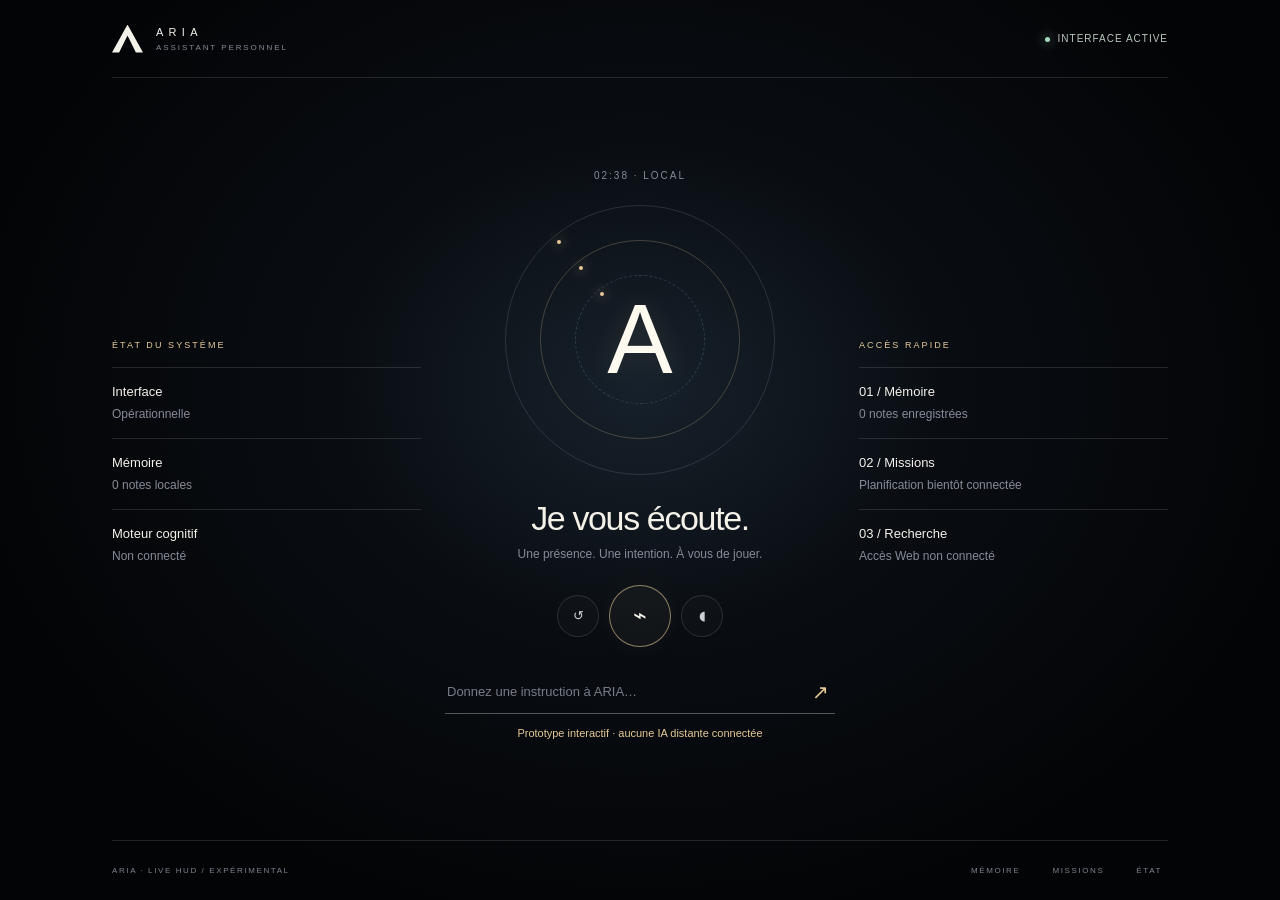
==== live-hud.html @ e21982f3 "Add interactive holographic ARIA HUD prototype" ====
<!doctype html>
<html lang="fr">
<head>
<meta charset="utf-8"><meta name="viewport" content="width=device-width,initial-scale=1,viewport-fit=cover">
<meta name="theme-color" content="#05070b"><title>ARIA — Live HUD</title>
<style>
:root{color-scheme:dark;--ink:#f4f1e9;--muted:#858b98;--line:#ffffff20;--gold:#e6c997;--blue:#9ccbe9;font-family:-apple-system,BlinkMacSystemFont,"Segoe UI",sans-serif}
*{box-sizing:border-box}body{margin:0;min-height:100svh;background:radial-gradient(ellipse at 50% 43%,#17212b 0,#090d12 34%,#030406 76%);color:var(--ink);overflow-x:hidden}
body:before{content:"";position:fixed;inset:0;pointer-events:none;opacity:.22;background-image:linear-gradient(#ffffff08 1px,transparent 1px),linear-gradient(90deg,#ffffff08 1px,transparent 1px);background-size:54px 54px;mask-image:radial-gradient(ellipse at center,#000,transparent 75%)}
.shell{width:min(100%,1100px);min-height:100svh;margin:auto;padding:env(safe-area-inset-top) 22px env(safe-area-inset-bottom);display:flex;flex-direction:column;position:relative}
header{height:78px;display:flex;align-items:center;justify-content:space-between;border-bottom:1px solid var(--line);font-size:11px;letter-spacing:.22em}
.brand{display:flex;align-items:center;gap:13px}.mark{width:31px;height:28px;position:relative}.mark:before{content:"";position:absolute;inset:0;background:var(--ink);clip-path:polygon(50% 0,100% 100%,77% 100%,50% 39%,23% 100%,0 100%)}.mark:after{content:"";position:absolute;width:11px;height:2px;background:#07090d;left:10px;bottom:5px}
.brand strong{font-weight:500;letter-spacing:.48em}.sub{display:block;color:var(--muted);font-size:8px;letter-spacing:.24em;margin-top:5px}.status{color:#b7c9bd;letter-spacing:.1em;font-size:10px}.dot{display:inline-block;width:5px;height:5px;border-radius:50%;background:#a4d7b8;box-shadow:0 0 12px #a4d7b8;margin-right:8px}
main{flex:1;display:grid;grid-template-columns:1fr minmax(280px,390px) 1fr;align-items:center;gap:24px;padding:28px 0}
.side{font-size:12px;color:var(--muted);line-height:1.65}.side h2{font-size:9px;font-weight:500;letter-spacing:.23em;color:var(--gold);margin:0 0 14px}.data{border-top:1px solid var(--line);padding:13px 0}.data b{display:block;color:var(--ink);font-size:13px;font-weight:400;margin-bottom:3px}.center{text-align:center;display:flex;align-items:center;flex-direction:column}.time{font-size:10px;color:var(--muted);letter-spacing:.2em;margin-bottom:24px}
.core{width:min(62vw,270px);aspect-ratio:1;position:relative;display:grid;place-items:center;margin:0 auto 24px;cursor:pointer;outline:none}
.ring{position:absolute;border:1px solid #d6dce226;border-radius:50%;inset:0;animation:turn 24s linear infinite}.ring.r2{inset:13%;border-color:#e5cb9940;animation-duration:18s;animation-direction:reverse}.ring.r3{inset:26%;border-style:dashed;border-color:#a7cde933;animation-duration:32s}
.ring:before{content:"";position:absolute;width:4px;height:4px;border-radius:50%;background:var(--gold);top:13%;left:19%;box-shadow:0 0 12px var(--gold)}
.emblem{font-size:clamp(60px,12vw,98px);font-weight:200;letter-spacing:-.1em;padding-right:.1em;color:#fffaf0;text-shadow:0 0 28px #f2d9a522;transition:transform .4s,text-shadow .4s}.core.active .emblem{transform:scale(1.06);text-shadow:0 0 34px #a4d6efaa}
.core.active .ring{border-color:#a4d6ef66;animation-duration:6s}.greeting{font-weight:300;font-size:clamp(24px,4vw,34px);letter-spacing:-.04em;margin:0 0 9px}.prompt{font-size:12px;color:var(--muted);margin:0 0 24px}
.controls{display:flex;align-items:center;gap:10px}.mic{width:62px;height:62px;border:1px solid #e6c99799;border-radius:50%;background:#e6c9970b;color:var(--ink);font-size:23px;cursor:pointer;box-shadow:0 0 30px #e6c9970b;transition:.2s}.mic:active,.mic.listening{background:#e6c99722;box-shadow:0 0 35px #e6c99735}.small{border:1px solid var(--line);background:#ffffff05;color:#cbd0d7;border-radius:50%;width:42px;height:42px;cursor:pointer}.composer{display:flex;gap:8px;width:min(100%,410px);margin-top:24px;border-bottom:1px solid #ffffff50;padding:8px 0}.composer input{flex:1;min-width:0;background:none;border:0;outline:0;color:var(--ink);font:inherit;font-size:13px}.composer input::placeholder{color:#777e89}.composer button{background:none;border:0;color:var(--gold);font-size:20px;cursor:pointer}
.feedback{min-height:22px;color:var(--gold);font-size:11px;margin-top:13px}
footer{border-top:1px solid var(--line);min-height:60px;display:flex;align-items:center;justify-content:space-between;gap:15px;color:#7e8490;font-size:8px;letter-spacing:.2em}.footer-actions{display:flex;gap:20px}.footer-actions button{font:inherit;letter-spacing:inherit;color:inherit;background:none;border:0;cursor:pointer}
@keyframes turn{to{transform:rotate(360deg)}}@media(max-width:700px){.shell{padding-left:19px;padding-right:19px}header{height:67px}.status{font-size:0}.status .dot{font-size:initial}main{grid-template-columns:1fr;gap:20px;padding:27px 0 20px}.center{grid-row:1}.side{display:grid;grid-template-columns:1fr 1fr;gap:0 18px;font-size:11px}.side h2{grid-column:1/-1;margin-bottom:8px}.data{padding:10px 0}.side.left{order:2}.side.right{order:3}.core{width:min(58vw,230px);margin-bottom:19px}.time{margin-bottom:20px}.greeting{font-size:28px}.prompt{margin-bottom:18px}.mic{width:58px;height:58px}footer{font-size:7px}.footer-actions{gap:10px}}@media(prefers-reduced-motion:reduce){*,*:before,*:after{animation:none!important;transition:none!important}}
</style>
</head>
<body><div class="shell">
<header><div class="brand"><div class="mark" aria-hidden="true"></div><div><strong>ARIA</strong><span class="sub">ASSISTANT PERSONNEL</span></div></div><div class="status"><span class="dot"></span><span id="state">INTERFACE ACTIVE</span></div></header>
<main>
<aside class="side left"><h2>ÉTAT DU SYSTÈME</h2><div class="data"><b>Interface</b>Opérationnelle</div><div class="data"><b>Mémoire</b><span id="memoryState">Locale · prête</span></div><div class="data"><b>Moteur cognitif</b>Non connecté</div></aside>
<section class="center"><div class="time" id="clock">--:-- · LOCAL</div>
<div class="core" id="core" role="button" tabindex="0" aria-label="Activer la présence visuelle d'ARIA"><div class="ring"></div><div class="ring r2"></div><div class="ring r3"></div><div class="emblem">A</div></div>
<h1 class="greeting" id="greeting">Je vous écoute.</h1><p class="prompt" id="prompt">Une présence. Une intention. À vous de jouer.</p>
<div class="controls"><button class="small" id="clear" aria-label="Effacer la conversation" title="Effacer">↺</button><button class="mic" id="mic" aria-label="Parler à ARIA" title="Dictée vocale">⌁</button><button class="small" id="speak" aria-label="Lire la réponse" title="Lire la réponse">◖</button></div>
<form class="composer" id="form"><input id="input" maxlength="500" autocomplete="off" placeholder="Donnez une instruction à ARIA…" aria-label="Instruction pour ARIA"><button aria-label="Envoyer">↗</button></form><div class="feedback" id="feedback" aria-live="polite">Prototype interactif · aucune IA distante connectée</div>
</section>
<aside class="side right"><h2>ACCÈS RAPIDE</h2><div class="data"><b>01 / Mémoire</b><span id="memoryCount">0 notes enregistrées</span></div><div class="data"><b>02 / Missions</b>Planification bientôt connectée</div><div class="data"><b>03 / Recherche</b>Accès Web non connecté</div></aside>
</main>
<footer><span>ARIA · LIVE HUD / EXPÉRIMENTAL</span><div class="footer-actions"><button id="memoryBtn">MÉMOIRE</button><button id="missionBtn">MISSIONS</button><button id="helpBtn">ÉTAT</button></div></footer>
</div>
<script>
const $=id=>document.getElementById(id);const key='aria.hud.memory.v1';let memory=[];try{memory=JSON.parse(localStorage.getItem(key)||'[]');if(!Array.isArray(memory))memory=[]}catch{memory=[]}
let lastReply='Le moteur IA distant n’est pas connecté. Cette interface peut déjà réagir, dicter et lire du texte, mais elle ne simule pas une intelligence réelle.';
function updateClock(){const d=new Date();$('clock').textContent=d.toLocaleTimeString('fr-FR',{hour:'2-digit',minute:'2-digit'})+' · LOCAL'}updateClock();setInterval(updateClock,15000);
function pulse(){ $('core').classList.toggle('active'); }$('core').addEventListener('click',pulse);$('core').addEventListener('keydown',e=>{if(e.key==='Enter'||e.key===' '){e.preventDefault();pulse()}});
function feedback(t){$('feedback').textContent=t}
function reply(text){lastReply=text;$('greeting').textContent='Demande reçue.';$('prompt').textContent=text;$('state').textContent='MODE LOCAL';feedback('Réponse locale · aucune requête serveur');if('speechSynthesis'in window){speechSynthesis.cancel();const u=new SpeechSynthesisUtterance(text);u.lang='fr-FR';u.rate=.96;speechSynthesis.speak(u)}}
$('form').addEventListener('submit',e=>{e.preventDefault();const v=$('input').value.trim();if(!v)return;$('input').value='';const low=v.toLowerCase();if(low.startsWith('souviens-toi de ')||low.startsWith('mémorise ')){const note=v.replace(/^souviens-toi de |^mémorise /i,'').trim();if(note){memory.push(note);memory=memory.slice(-50);try{localStorage.setItem(key,JSON.stringify(memory))}catch{}renderMemory();reply('C’est enregistré dans la mémoire locale : '+note);return}}
if(low.includes('mémoire')){reply(memory.length?'Mémoire locale : '+memory.join(' ; '):'Votre mémoire locale est vide. Dites « Mémorise… » suivi de votre note.');return}
if(low.includes('état')||low.includes('fonctionne')){reply('Interface active. Animation, horloge, dictée vocale selon le navigateur, lecture vocale et mémoire locale sont disponibles. Le modèle IA, la recherche Web et les actions système ne sont pas connectés.');return}
reply('J’ai reçu votre instruction : « '+v+' ». Pour y répondre réellement, je dois encore être reliée à un moteur IA sécurisé. Je ne vais pas prétendre avoir exécuté cette action.');});
function renderMemory(){$('memoryCount').textContent=memory.length+' note'+(memory.length===1?'':'s')+' enregistrée'+(memory.length===1?'':'s');$('memoryState').textContent=memory.length+' note'+(memory.length===1?'':'s')+' locale'+(memory.length===1?'':'s')}
renderMemory();
$('memoryBtn').addEventListener('click',()=>{const note=prompt('Note à conserver dans la mémoire locale :');if(note&&note.trim()){memory.push(note.trim());memory=memory.slice(-50);try{localStorage.setItem(key,JSON.stringify(memory))}catch{}renderMemory();reply('Note enregistrée sur cet appareil.')}else reply(memory.length?'Mémoire locale : '+memory.join(' ; '):'La mémoire locale est vide.')});
$('missionBtn').addEventListener('click',()=>reply('Le module Missions n’est pas encore connecté. Il sera développé comme une vraie liste de tâches persistante, pas comme un faux bouton.'));
$('helpBtn').addEventListener('click',()=>reply('État : HUD interactif, animations CSS, horloge locale, mémoire navigateur et synthèse vocale disponibles. Reconnaissance vocale selon la prise en charge du navigateur. IA distante, recherche Web et synchronisation iPhone-PC non connectées.'));
$('clear').addEventListener('click',()=>{$('greeting').textContent='Je vous écoute.';$('prompt').textContent='Une présence. Une intention. À vous de jouer.';feedback('Affichage réinitialisé. La mémoire est conservée.')});
$('speak').addEventListener('click',()=>{if(!('speechSynthesis'in window)){feedback('Lecture vocale non prise en charge par ce navigateur.');return}speechSynthesis.cancel();const u=new SpeechSynthesisUtterance(lastReply);u.lang='fr-FR';speechSynthesis.speak(u)});
$('mic').addEventListener('click',()=>{const SR=window.SpeechRecognition||window.webkitSpeechRecognition;if(!SR){feedback('Dictée vocale indisponible ici. Utilisez le champ de texte.');return}const r=new SR();r.lang='fr-FR';r.interimResults=false;$('mic').classList.add('listening');feedback('Je vous écoute…');r.onresult=e=>{$('input').value=e.results[0][0].transcript;$('input').focus();feedback('Dictée transcrite. Appuyez sur envoyer pour confirmer.')};r.onerror=()=>feedback('La dictée vocale a échoué ou n’est pas autorisée.');r.onend=()=>$('mic').classList.remove('listening');try{r.start()}catch{$('mic').classList.remove('listening');feedback('Impossible de démarrer la dictée vocale.')}});
</script></body></html>
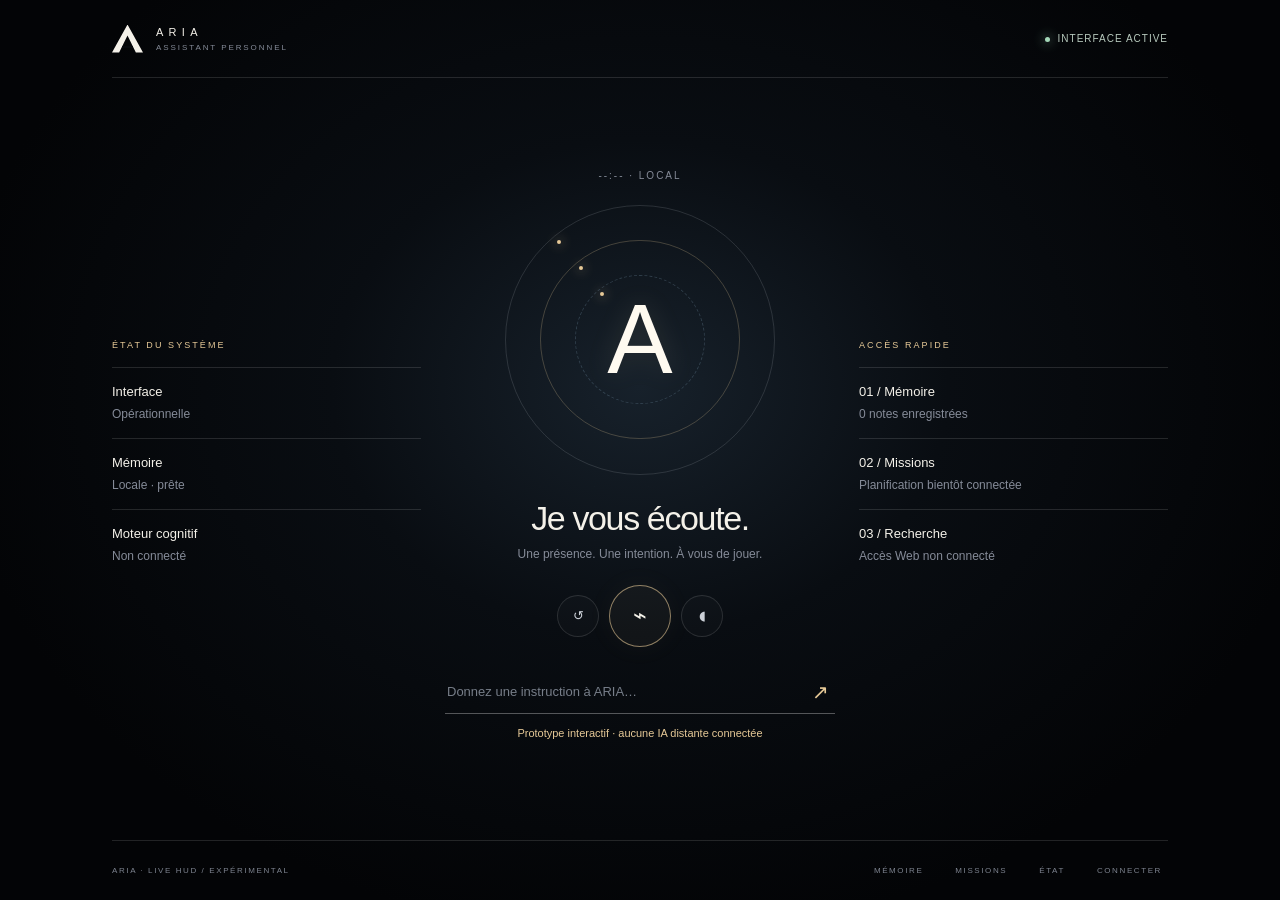
==== commit 4d0bf1e2: "Add configurable backend connection to ARIA Live HUD" ====
--- a/live-hud.html
+++ b/live-hud.html
@@ -36,19 +36,20 @@
 </section>
 <aside class="side right"><h2>ACCÈS RAPIDE</h2><div class="data"><b>01 / Mémoire</b><span id="memoryCount">0 notes enregistrées</span></div><div class="data"><b>02 / Missions</b>Planification bientôt connectée</div><div class="data"><b>03 / Recherche</b>Accès Web non connecté</div></aside>
 </main>
-<footer><span>ARIA · LIVE HUD / EXPÉRIMENTAL</span><div class="footer-actions"><button id="memoryBtn">MÉMOIRE</button><button id="missionBtn">MISSIONS</button><button id="helpBtn">ÉTAT</button></div></footer>
+<footer><span>ARIA · LIVE HUD / EXPÉRIMENTAL</span><div class="footer-actions"><button id="memoryBtn">MÉMOIRE</button><button id="missionBtn">MISSIONS</button><button id="helpBtn">ÉTAT</button><button id="connectBtn">CONNECTER</button></div></footer>
 </div>
 <script>
 const $=id=>document.getElementById(id);const key='aria.hud.memory.v1';let memory=[];try{memory=JSON.parse(localStorage.getItem(key)||'[]');if(!Array.isArray(memory))memory=[]}catch{memory=[]}
-let lastReply='Le moteur IA distant n’est pas connecté. Cette interface peut déjà réagir, dicter et lire du texte, mais elle ne simule pas une intelligence réelle.';
+let lastReply='Le moteur IA distant n’est pas connecté.';let apiBase='';try{apiBase=localStorage.getItem('aria.hud.apiBase.v1')||''}catch{}
 function updateClock(){const d=new Date();$('clock').textContent=d.toLocaleTimeString('fr-FR',{hour:'2-digit',minute:'2-digit'})+' · LOCAL'}updateClock();setInterval(updateClock,15000);
 function pulse(){ $('core').classList.toggle('active'); }$('core').addEventListener('click',pulse);$('core').addEventListener('keydown',e=>{if(e.key==='Enter'||e.key===' '){e.preventDefault();pulse()}});
 function feedback(t){$('feedback').textContent=t}
-function reply(text){lastReply=text;$('greeting').textContent='Demande reçue.';$('prompt').textContent=text;$('state').textContent='MODE LOCAL';feedback('Réponse locale · aucune requête serveur');if('speechSynthesis'in window){speechSynthesis.cancel();const u=new SpeechSynthesisUtterance(text);u.lang='fr-FR';u.rate=.96;speechSynthesis.speak(u)}}
+function reply(text,remote=false){lastReply=text;$('greeting').textContent=remote?'Je suis là.':'Demande reçue.';$('prompt').textContent=text;$('state').textContent=remote?'IA CONNECTÉE':'MODE LOCAL';feedback(remote?'Réponse du backend ARIA':'Réponse locale · aucune requête serveur');if('speechSynthesis'in window){speechSynthesis.cancel();const u=new SpeechSynthesisUtterance(text);u.lang='fr-FR';u.rate=.96;speechSynthesis.speak(u)}}
+async function askAssistant(text){if(!apiBase){reply('Instruction reçue : « '+text+' ». Aucun backend IA n’est configuré. Utilisez CONNECTER pour renseigner votre endpoint sécurisé.');return}feedback('Connexion au moteur IA…');$('state').textContent='CONNEXION…';try{const controller=new AbortController();const timer=setTimeout(()=>controller.abort(),20000);const res=await fetch(apiBase.replace(/\\/$/, '')+'/chat',{method:'POST',headers:{'Content-Type':'application/json'},body:JSON.stringify({messages:[{role:'user',content:text}]}),signal:controller.signal});clearTimeout(timer);if(!res.ok)throw new Error('HTTP '+res.status);const data=await res.json();const answer=typeof data.reply==='string'?data.reply:typeof data.content==='string'?data.content:typeof data.message==='string'?data.message:'';if(!answer)throw new Error('Format de réponse non reconnu');reply(answer,true)}catch(err){$('state').textContent='IA INDISPONIBLE';feedback('Échec de connexion : '+(err.name==='AbortError'?'délai dépassé':err.message)+'. Vérifiez endpoint et CORS.');$('prompt').textContent='Aucune action exécutée. Vérifiez la configuration du backend.'}}
 $('form').addEventListener('submit',e=>{e.preventDefault();const v=$('input').value.trim();if(!v)return;$('input').value='';const low=v.toLowerCase();if(low.startsWith('souviens-toi de ')||low.startsWith('mémorise ')){const note=v.replace(/^souviens-toi de |^mémorise /i,'').trim();if(note){memory.push(note);memory=memory.slice(-50);try{localStorage.setItem(key,JSON.stringify(memory))}catch{}renderMemory();reply('C’est enregistré dans la mémoire locale : '+note);return}}
 if(low.includes('mémoire')){reply(memory.length?'Mémoire locale : '+memory.join(' ; '):'Votre mémoire locale est vide. Dites « Mémorise… » suivi de votre note.');return}
 if(low.includes('état')||low.includes('fonctionne')){reply('Interface active. Animation, horloge, dictée vocale selon le navigateur, lecture vocale et mémoire locale sont disponibles. Le modèle IA, la recherche Web et les actions système ne sont pas connectés.');return}
-reply('J’ai reçu votre instruction : « '+v+' ». Pour y répondre réellement, je dois encore être reliée à un moteur IA sécurisé. Je ne vais pas prétendre avoir exécuté cette action.');});
+askAssistant(v);});
 function renderMemory(){$('memoryCount').textContent=memory.length+' note'+(memory.length===1?'':'s')+' enregistrée'+(memory.length===1?'':'s');$('memoryState').textContent=memory.length+' note'+(memory.length===1?'':'s')+' locale'+(memory.length===1?'':'s')}
 renderMemory();
 $('memoryBtn').addEventListener('click',()=>{const note=prompt('Note à conserver dans la mémoire locale :');if(note&&note.trim()){memory.push(note.trim());memory=memory.slice(-50);try{localStorage.setItem(key,JSON.stringify(memory))}catch{}renderMemory();reply('Note enregistrée sur cet appareil.')}else reply(memory.length?'Mémoire locale : '+memory.join(' ; '):'La mémoire locale est vide.')});
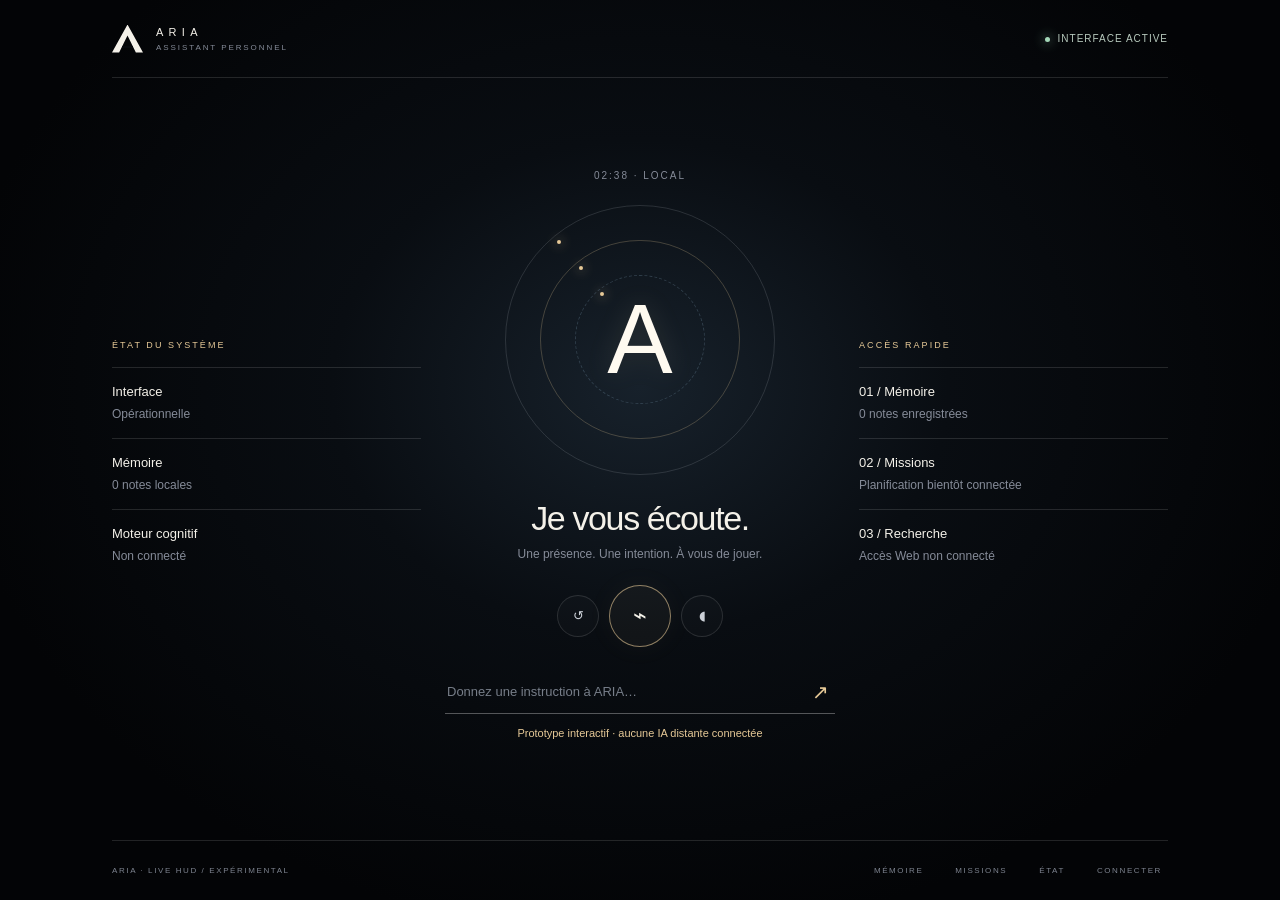
==== commit 25388779: "Fix HUD backend URL trimming regex" ====
--- a/live-hud.html
+++ b/live-hud.html
@@ -45,7 +45,7 @@
 function pulse(){ $('core').classList.toggle('active'); }$('core').addEventListener('click',pulse);$('core').addEventListener('keydown',e=>{if(e.key==='Enter'||e.key===' '){e.preventDefault();pulse()}});
 function feedback(t){$('feedback').textContent=t}
 function reply(text,remote=false){lastReply=text;$('greeting').textContent=remote?'Je suis là.':'Demande reçue.';$('prompt').textContent=text;$('state').textContent=remote?'IA CONNECTÉE':'MODE LOCAL';feedback(remote?'Réponse du backend ARIA':'Réponse locale · aucune requête serveur');if('speechSynthesis'in window){speechSynthesis.cancel();const u=new SpeechSynthesisUtterance(text);u.lang='fr-FR';u.rate=.96;speechSynthesis.speak(u)}}
-async function askAssistant(text){if(!apiBase){reply('Instruction reçue : « '+text+' ». Aucun backend IA n’est configuré. Utilisez CONNECTER pour renseigner votre endpoint sécurisé.');return}feedback('Connexion au moteur IA…');$('state').textContent='CONNEXION…';try{const controller=new AbortController();const timer=setTimeout(()=>controller.abort(),20000);const res=await fetch(apiBase.replace(/\\/$/, '')+'/chat',{method:'POST',headers:{'Content-Type':'application/json'},body:JSON.stringify({messages:[{role:'user',content:text}]}),signal:controller.signal});clearTimeout(timer);if(!res.ok)throw new Error('HTTP '+res.status);const data=await res.json();const answer=typeof data.reply==='string'?data.reply:typeof data.content==='string'?data.content:typeof data.message==='string'?data.message:'';if(!answer)throw new Error('Format de réponse non reconnu');reply(answer,true)}catch(err){$('state').textContent='IA INDISPONIBLE';feedback('Échec de connexion : '+(err.name==='AbortError'?'délai dépassé':err.message)+'. Vérifiez endpoint et CORS.');$('prompt').textContent='Aucune action exécutée. Vérifiez la configuration du backend.'}}
+async function askAssistant(text){if(!apiBase){reply('Instruction reçue : « '+text+' ». Aucun backend IA n’est configuré. Utilisez CONNECTER pour renseigner votre endpoint sécurisé.');return}feedback('Connexion au moteur IA…');$('state').textContent='CONNEXION…';try{const controller=new AbortController();const timer=setTimeout(()=>controller.abort(),20000);const res=await fetch(apiBase.replace(/\/$/, '')+'/chat',{method:'POST',headers:{'Content-Type':'application/json'},body:JSON.stringify({messages:[{role:'user',content:text}]}),signal:controller.signal});clearTimeout(timer);if(!res.ok)throw new Error('HTTP '+res.status);const data=await res.json();const answer=typeof data.reply==='string'?data.reply:typeof data.content==='string'?data.content:typeof data.message==='string'?data.message:'';if(!answer)throw new Error('Format de réponse non reconnu');reply(answer,true)}catch(err){$('state').textContent='IA INDISPONIBLE';feedback('Échec de connexion : '+(err.name==='AbortError'?'délai dépassé':err.message)+'. Vérifiez endpoint et CORS.');$('prompt').textContent='Aucune action exécutée. Vérifiez la configuration du backend.'}}
 $('form').addEventListener('submit',e=>{e.preventDefault();const v=$('input').value.trim();if(!v)return;$('input').value='';const low=v.toLowerCase();if(low.startsWith('souviens-toi de ')||low.startsWith('mémorise ')){const note=v.replace(/^souviens-toi de |^mémorise /i,'').trim();if(note){memory.push(note);memory=memory.slice(-50);try{localStorage.setItem(key,JSON.stringify(memory))}catch{}renderMemory();reply('C’est enregistré dans la mémoire locale : '+note);return}}
 if(low.includes('mémoire')){reply(memory.length?'Mémoire locale : '+memory.join(' ; '):'Votre mémoire locale est vide. Dites « Mémorise… » suivi de votre note.');return}
 if(low.includes('état')||low.includes('fonctionne')){reply('Interface active. Animation, horloge, dictée vocale selon le navigateur, lecture vocale et mémoire locale sont disponibles. Le modèle IA, la recherche Web et les actions système ne sont pas connectés.');return}
@@ -55,6 +55,33 @@
 $('memoryBtn').addEventListener('click',()=>{const note=prompt('Note à conserver dans la mémoire locale :');if(note&&note.trim()){memory.push(note.trim());memory=memory.slice(-50);try{localStorage.setItem(key,JSON.stringify(memory))}catch{}renderMemory();reply('Note enregistrée sur cet appareil.')}else reply(memory.length?'Mémoire locale : '+memory.join(' ; '):'La mémoire locale est vide.')});
 $('missionBtn').addEventListener('click',()=>reply('Le module Missions n’est pas encore connecté. Il sera développé comme une vraie liste de tâches persistante, pas comme un faux bouton.'));
 $('helpBtn').addEventListener('click',()=>reply('État : HUD interactif, animations CSS, horloge locale, mémoire navigateur et synthèse vocale disponibles. Reconnaissance vocale selon la prise en charge du navigateur. IA distante, recherche Web et synchronisation iPhone-PC non connectées.'));
+$('connectBtn').addEventListener('click',()=>{
+  let current='';
+  try{current=localStorage.getItem('aria.hud.apiBase.v1')||''}catch{}
+  const value=prompt('Adresse HTTPS de votre backend ARIA (endpoint /chat ajouté automatiquement). Laissez vide pour déconnecter :',current);
+  if(value===null)return;
+  const candidate=value.trim();
+  if(!candidate){
+    apiBase='';
+    try{localStorage.removeItem('aria.hud.apiBase.v1')}catch{feedback('Impossible de modifier le stockage local dans ce navigateur.');return}
+    $('state').textContent='MODE LOCAL';
+    feedback('Backend déconnecté. ARIA reste en mode local.');
+    return;
+  }
+  try{
+    const url=new URL(candidate);
+    const localHost=['localhost','127.0.0.1','[::1]'].includes(url.hostname);
+    if(url.username||url.password||(!localHost&&url.protocol!=='https:')||(localHost&&!['http:','https:'].includes(url.protocol))){
+      throw new Error('Utilisez une adresse HTTPS sans identifiants intégrés (HTTP autorisé uniquement sur localhost).');
+    }
+    apiBase=url.href; while(apiBase.endsWith('/'))apiBase=apiBase.slice(0,-1);
+    localStorage.setItem('aria.hud.apiBase.v1',apiBase);
+    $('state').textContent='BACKEND CONFIGURÉ';
+    feedback('Endpoint enregistré. La connexion sera vérifiée au prochain message.');
+  }catch(err){
+    feedback('Adresse refusée : '+(err instanceof TypeError?'URL invalide.':err.message));
+  }
+});
 $('clear').addEventListener('click',()=>{$('greeting').textContent='Je vous écoute.';$('prompt').textContent='Une présence. Une intention. À vous de jouer.';feedback('Affichage réinitialisé. La mémoire est conservée.')});
 $('speak').addEventListener('click',()=>{if(!('speechSynthesis'in window)){feedback('Lecture vocale non prise en charge par ce navigateur.');return}speechSynthesis.cancel();const u=new SpeechSynthesisUtterance(lastReply);u.lang='fr-FR';speechSynthesis.speak(u)});
 $('mic').addEventListener('click',()=>{const SR=window.SpeechRecognition||window.webkitSpeechRecognition;if(!SR){feedback('Dictée vocale indisponible ici. Utilisez le champ de texte.');return}const r=new SR();r.lang='fr-FR';r.interimResults=false;$('mic').classList.add('listening');feedback('Je vous écoute…');r.onresult=e=>{$('input').value=e.results[0][0].transcript;$('input').focus();feedback('Dictée transcrite. Appuyez sur envoyer pour confirmer.')};r.onerror=()=>feedback('La dictée vocale a échoué ou n’est pas autorisée.');r.onend=()=>$('mic').classList.remove('listening');try{r.start()}catch{$('mic').classList.remove('listening');feedback('Impossible de démarrer la dictée vocale.')}});
